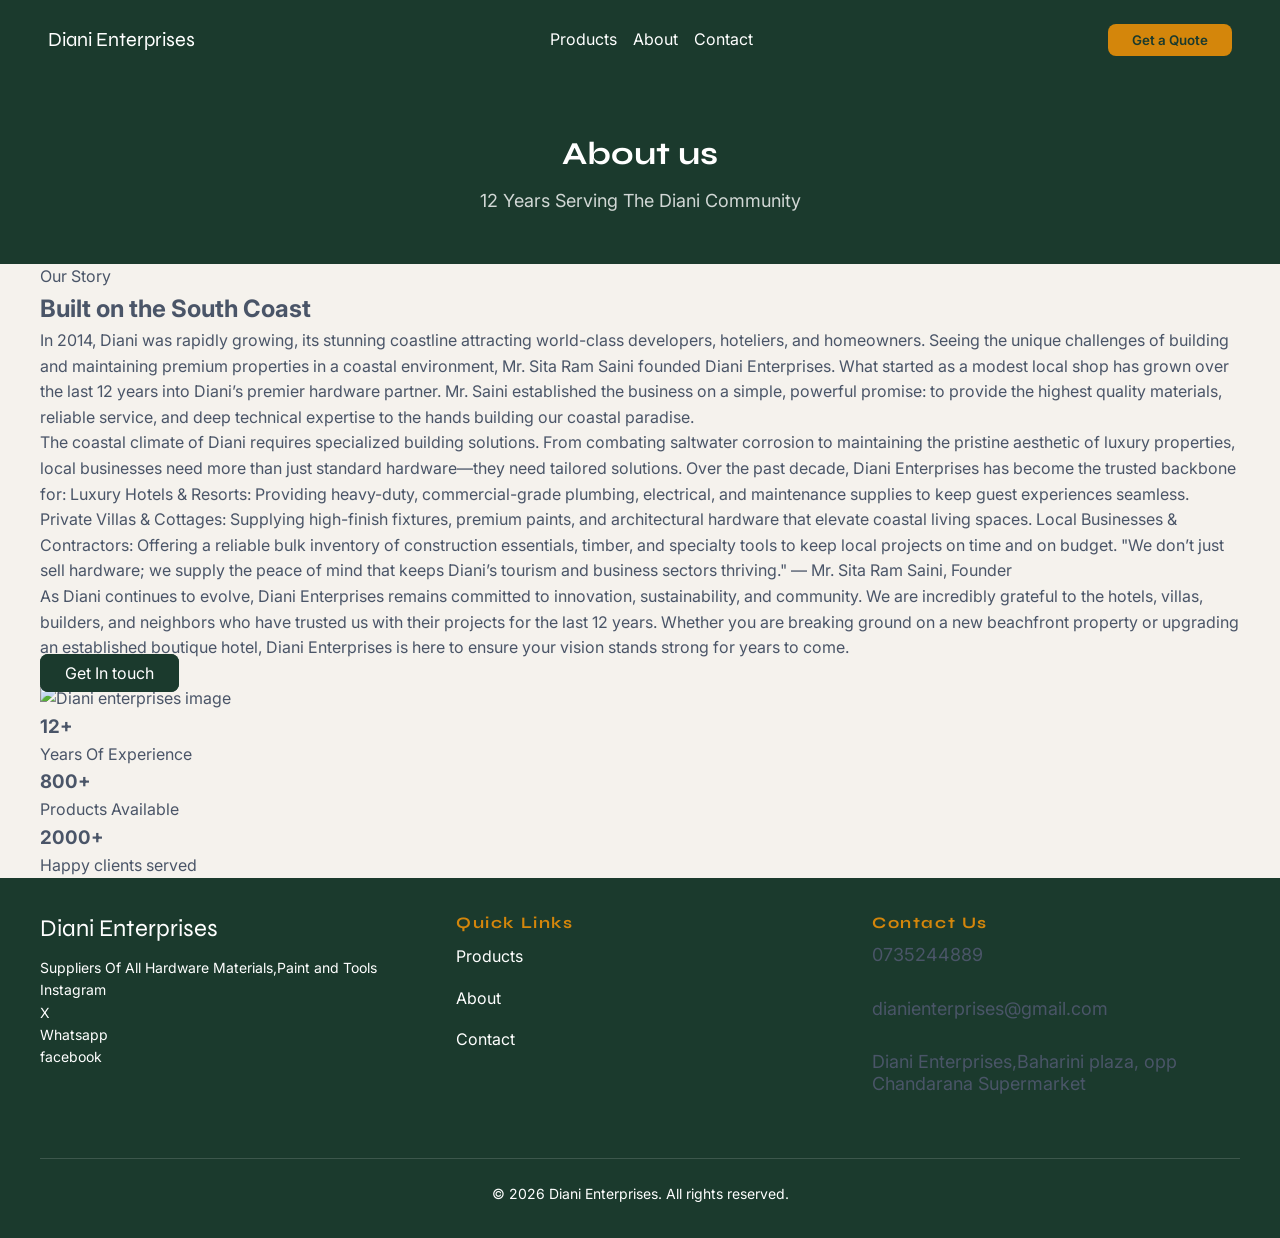
==== about.html @ 596417b7 "feat: add about page html structure" ====
<!doctype html>
<html lang="en">
  <head>
    <meta charset="UTF-8" />
    <meta name="viewport" content="width=device-width, initial-scale=1.0" />
    <title>About us</title>
    <link rel="stylesheet" href="css/variables.css" />
    <link rel="stylesheet" href="css/reset.css" />
    <link rel="stylesheet" href="css/styles.css" />
  </head>
  <body>
    <!--header section-->
    <header>
      <nav>
        <a class="logo" href="index.html">Diani Enterprises</a>
        <button class="nav-toggle" aria-label="Toggle navigation">
          <span></span>
          <span></span>
          <span></span>
        </button>
        <ul class="nav-links">
          <li><a href="products.html">Products</a></li>
          <li><a href="about.html">About</a></li>
          <li><a href="contact.html">Contact</a></li>
        </ul>
        <button class="cta-button">Get a Quote</button>
      </nav>
    </header>
    <main>
      <section class="page-banner">
        <div class="container">
          <h1>About us</h1>
          <p>12 Years Serving The Diani Community</p>
        </div>
      </section>
      <!--about section-->
      <section class="story-section">
        <div class="container">
          <div class="story-grid">
            <div class="story-content">
              <span class="eyebrow">Our Story</span>
              <h2>Built on the South Coast</h2>
              <p>
                In 2014, Diani was rapidly growing, its stunning coastline
                attracting world-class developers, hoteliers, and homeowners.
                Seeing the unique challenges of building and maintaining premium
                properties in a coastal environment, Mr. Sita Ram Saini founded
                Diani Enterprises. What started as a modest local shop has grown
                over the last 12 years into Diani’s premier hardware partner.
                Mr. Saini established the business on a simple, powerful
                promise: to provide the highest quality materials, reliable
                service, and deep technical expertise to the hands building our
                coastal paradise.
              </p>
              <p>
                The coastal climate of Diani requires specialized building
                solutions. From combating saltwater corrosion to maintaining the
                pristine aesthetic of luxury properties, local businesses need
                more than just standard hardware—they need tailored solutions.
                Over the past decade, Diani Enterprises has become the trusted
                backbone for: Luxury Hotels & Resorts: Providing heavy-duty,
                commercial-grade plumbing, electrical, and maintenance supplies
                to keep guest experiences seamless. Private Villas & Cottages:
                Supplying high-finish fixtures, premium paints, and
                architectural hardware that elevate coastal living spaces. Local
                Businesses & Contractors: Offering a reliable bulk inventory of
                construction essentials, timber, and specialty tools to keep
                local projects on time and on budget. "We don’t just sell
                hardware; we supply the peace of mind that keeps Diani’s tourism
                and business sectors thriving." — Mr. Sita Ram Saini, Founder
              </p>
              <p>
                As Diani continues to evolve, Diani Enterprises remains
                committed to innovation, sustainability, and community. We are
                incredibly grateful to the hotels, villas, builders, and
                neighbors who have trusted us with their projects for the last
                12 years. Whether you are breaking ground on a new beachfront
                property or upgrading an established boutique hotel, Diani
                Enterprises is here to ensure your vision stands strong for
                years to come.
              </p>
              <a class="btn-primary" href="contact.html">Get In touch</a>
            </div>
            <div class="story-image">
              <img src="" alt="Diani enterprises image" />
            </div>
          </div>
        </div>
      </section>
      <section class="stats-section">
        <div class="container">
          <div class="stats-grid">
            <div class="stat-card">
              <h3>12+</h3>
              <p>Years Of Experience</p>
            </div>
            <div class="stat-card">
              <h3>800+</h3>
              <p>Products Available</p>
            </div>
            <div class="stat-card">
              <h3>2000+</h3>
              <p>Happy clients served</p>
            </div>
          </div>
        </div>
      </section>
    </main>
    <!--footer-->
    <footer class="footer">
      <div class="container">
        <div class="footer-grid">
          <div class="brand-column">
            <a class="logo" href="index.html">Diani Enterprises</a>
            <p>Suppliers Of All Hardware Materials,Paint and Tools</p>
            <a href="">Instagram</a>
            <a href="">X</a>
            <a href="">Whatsapp</a>
            <a href="">facebook</a>
          </div>
          <div class="quick-links">
            <h4>Quick Links</h4>
            <ul class="footer-links">
              <li><a href="products.html">Products</a></li>
              <li><a href="about.html">About</a></li>
              <li><a href="contact.html">Contact</a></li>
            </ul>
          </div>
          <div class="contact-info">
            <h4>Contact Us</h4>
            <p>0735244889</p>
            <p>dianienterprises@gmail.com</p>
            <p>Diani Enterprises,Baharini plaza, opp Chandarana Supermarket</p>
          </div>
        </div>
        <div class="footer-bottom">
          <p>© 2026 Diani Enterprises. All rights reserved.</p>
        </div>
      </div>
    </footer>

    <!--Quote modal-->
    <div class="modal-overlay" id="modal-overlay">
      <div
        class="modal"
        id="quote-modal"
        role="dialog"
        aria-labelledby="modal-title"
      >
        <div class="modal-header">
          <h2 id="modal-title">Get Quote</h2>
          <button class="modal-close">&times;</button>
        </div>

        <div class="modal-body">
          <form action="">
            <div class="form-group">
              <label for="fullname">Full name:</label>
              <input type="text" id="fullname" name="fullname" />
            </div>
            <div class="form-group">
              <label for="phonenumber">Phone number:</label>
              <input type="tel" id="phonenumber" name="phonenumber" />
            </div>
            <div class="form-group">
              <label for="email">Email:</label>
              <input type="email" id="email" name="email" />
            </div>
            <div class="form-group">
              <label for="inquiry">What do you need:</label>
              <textarea name="inquiry" id="inquiry"></textarea>
            </div>
            <button class="btn-primary">Submit</button>
          </form>
        </div>
      </div>
    </div>

    <script src="js/main.js"></script>
  </body>
</html>
---- css/variables.css ----
@import url("https://fonts.googleapis.com/css2?family=Syne:wght@400;600;700;800&family=Inter:wght@300;400;500;600&display=swap");

:root {
  /* Colors */
  --forest: #1b3a2d;
  --amber: #d4860b;
  --chalk: #f5f2ed;
  --slate: #4a5568;
  --mist: #e8ede9;
  --white: #ffffff;

  /* Typography */
  --font-display: "Syne", sans-serif;
  --font-body: "Inter", sans-serif;

  /* Type scale */
  --text-sm: 0.875rem; /* 14px */
  --text-base: 1rem; /* 16px */
  --text-lg: 1.125rem; /* 18px */
  --text-xl: 1.25rem; /* 20px */
  --text-2xl: 1.5rem; /* 24px */
  --text-3xl: 2rem; /* 32px */
  --text-4xl: 2.75rem; /* 44px */
  --text-5xl: 3.5rem; /* 56px */

  /* Spacing */
  --space-1: 4px;
  --space-2: 8px;
  --space-3: 16px;
  --space-4: 24px;
  --space-5: 32px;
  --space-6: 48px;
  --space-7: 64px;
  --space-8: 96px;

  /* Border radius */
  --radius-sm: 4px;
  --radius-md: 8px;
  --radius-lg: 16px;

  /* Shadows */
  --shadow-sm: 0 1px 3px rgba(0, 0, 0, 0.08);
  --shadow-md: 0 4px 12px rgba(0, 0, 0, 0.1);
  --shadow-lg: 0 8px 24px rgba(0, 0, 0, 0.12);

  /* Transitions */
  --transition: 0.2s ease;
}
---- css/styles.css ----
body{
  overflow-x: hidden;
}

* {
  max-width: 100%;
}

header{
  position: sticky;
  top: 0;
  z-index: 100;
  
}
.container{
  max-width: 1200px;
  margin: 0 auto;
  width: 100%;
}

nav {
  display: flex;
  justify-content: space-between;
  background-color: var(--forest);
  padding: var(--space-4) var(--space-6);
  align-items: center;
  position: relative;
  
}
.nav-links {
  display: flex;
  justify-content: space-evenly;
  gap: var(--space-3);
  align-items: center;
}
.nav-links a {
  color: var(--white);
}
.nav-links a:hover {
  color: var(--amber);
}
.nav-toggle {
  display: none;
  flex-direction: column;
  justify-content: space-between;
  width: 24px;
  height: 18px;
  cursor: pointer;
  padding: 0;
  background: none;
  border: none;
}
.nav-toggle span{
  display: block;
  width: 100%;
  height: 2px;
  background-color: var(--white);
  border-radius: 2px;
  transition: var(--transition);
}
.logo {
  color: var(--white);
  font-family: var(--font-display);
  font-size: var(--text-xl);
}
.cta-button {
  background-color: var(--amber);
  padding: var(--space-2) var(--space-4);
  border-radius: var(--radius-md);
  color: var(--forest);
  font-family: var(--font-body);
  font-weight: 600;
  cursor: pointer;
}
.cta-button:hover {
  background-color: var(--slate);
  color: var(--white);
}
/*-hero section-*/

.hero {
  background-color: var(--chalk);
  padding: var(--space-8) var(--space-6);
  min-height: 90vh;
}
.hero .container{
  display: flex;
  justify-content: space-evenly;
  align-items: center;
  gap: var(--space-6);
}
.hero-content {
  display: flex;
  flex-direction: column;
  gap: var(--space-3);
  flex: 1;
}
.hero-content span {
  color: var(--amber);
  font-size: var(--text-sm);
  letter-spacing: 0.15em;
}
.hero-content h1 {
  font-family: var(--font-display);
  font-size: var(--text-4xl);
  color: var(--forest);
  line-height: 1.2;
}
.hero-content p {
  font-size: var(--text-lg);
  color: var(--slate);
}
.hero-actions {
  display: flex;
  gap: var(--space-3);
}
.btn-primary {
  background-color: var(--forest);
  color: var(--white);
  padding: var(--space-2) var(--space-4);
  border-radius: var(--radius-md);
  transition: var(--transition);
  border: 1px solid var(--forest);
}
.btn-primary:hover {
  background-color: transparent;
  border: 1px solid var(--forest);
  color: var(--slate);
}
.btn-secondary {
  background-color: transparent;
  border: 1px solid var(--forest);
  padding: var(--space-2) var(--space-4);
  border-radius: var(--radius-md);
  transition: var(--transition);
}
.btn-secondary:hover {
  background-color: var(--forest);
  color: var(--white);
}
.hero-image {
  flex: 1;
  height: 500px;
}
.hero-image img {
  width: 100%;
  height: 100%;
  object-fit: cover;
  border-radius: var(--radius-md);
}
/*categories section*/
.categories{
  background-color: var(--mist);
  padding: var(--space-8) var(--space-6);
}
.section-header{
  text-align: center;
  margin-bottom: var(--space-5);
  }
  .section-header h2{
    font-family: var(--font-display);
    font-size: var(--text-3xl);
    color: var(--forest);

  }
  .section-header p{
    color: var(--slate);
    font-size: var(--text-lg);
  }
  .categories-grid{
    display: grid;
    grid-template-columns: repeat(6, 1fr);
    gap: var(--space-6);
    justify-items: center;
}
.category-card{
  display: flex;
  flex-direction: column;
  gap: var(--space-2);
  background-color: var(--white);
  border-radius: var(--radius-md);
  box-shadow: var(--shadow-sm);
  padding: var(--space-4);
  transition: var(--transition);
  grid-column: span 2;
  
}
.category-card:nth-child(4){
  grid-column: 2 / 4;
}
.category-card:nth-child(5) {
  grid-column: 4 / 6;
}

.category-card:hover{
  box-shadow: var(--shadow-md);
  transform: translateY(-4px);
}
.category-icon{
font-size: var(--text-3xl);
}
.category-card h3{
  font-family: var(--font-display);
  color: var(--forest);
}
.category-card a{
  color: var(--amber);
  font-weight: 600;
  position: relative;
  max-width: 500px;
}
.category-card a::after{
  content: "";
  position: absolute;
  left: 0;
  bottom: 0;
  width: 0;
  height: 2px;
  background-color:var(--amber);
  transition: var(--transition);
}
.category-card a:hover::after{
width: 65%;
background-color: var(--slate);
}
/*why-us*/
.why-us{
  background-color: var(--chalk);
  padding: var(--space-8) var(--space-6);
}
.why-us-grid{
  display: grid;
  grid-template-columns:repeat(3, 1fr);
  gap: var(--space-6);
}
.trust-card{
  display: flex;
  flex-direction: column;
  background-color: var(--white);
  gap: var(--space-2);
  border-radius: var(--radius-md);
  box-shadow: var(--shadow-sm);
  padding: var(--space-4);
  transition: var(--transition);
}
.trust-card:hover{
box-shadow: var(--shadow-md);
transform: translateY(-4px);
}
.trust-card h3{
  font-family: var(--font-display);
  color: var(--forest);
  font-size: var(--text-xl);
}
.trust-card p{
  color: var(--slate);
  line-height: 1.5;
}
.trust-icon{
  font-size: var(--text-4xl);
  margin-bottom: var(--space-2);
}
/*footer*/
.footer{
  background-color: var(--forest);
  color: var(--white);
  padding:var(--space-5);
  }
  .footer-grid{
    display: grid;
    grid-template-columns: repeat(3, 1fr);
    gap: var(--space-6);
  }
  .brand-column a.logo{
    color: var(--white);
    font-family: var(--font-display);
    display: block;
    font-size: var(--text-2xl);
    margin-bottom:var(--space-2);
       
  }
  .brand-column p{
    color:var(--white);
    font-size: var(--text-sm);
  }
  .brand-column a{
    font-size: var(--text-sm);
    display: block;

  }
  .brand-column a:hover{
   color: var(--amber);
  }
  .footer h4{
    color: var(--amber);
    font-family: var(--font-display);
    margin-bottom: var(--space-2);
    letter-spacing: 0.1em;
  }
  .footer-links a{
   display: block;
   color: var(--white);
   margin-bottom: var(--space-3);
  }
  .footer-links a:hover{
    color: var(--amber);
    
  }
  .contact-info p{
    color: var(--white);
    margin-bottom: var(--space-3);
    line-height: 1.2;
  }
  .footer-bottom{
    border-top: 1px solid rgba(255,255,255,0.15) ;
    text-align: center;
    font-size: var(--text-sm);
    color: var(--white);
    margin-top: var(--space-5);
    padding-top: var(--space-4);
  }

  .nav-toggle.active span:nth-child(1) {
  transform: translateY(8px) rotate(45deg);
}
.nav-toggle.active span:nth-child(2) {
  opacity: 0;
}
.nav-toggle.active span:nth-child(3) {
  transform: translateY(-8px) rotate(-45deg);
}
 

  /*--quote modal*/
  .modal-overlay{
    position: fixed;
    top: 0;
    left: 0;
    width: 100%;
    height: 100%;
    z-index: 100;
    background-color: rgba(0,0,0, 0.5);
    display: flex;
    justify-content: center;
    align-items: center;
    opacity: 0;
    pointer-events: none;
    transition: opacity 0.2s ease;
  }
   
  .modal-overlay.active{
    opacity: 1;
    pointer-events: all;
    
  }
  .modal-overlay.active .modal{
    transform: translateY(0);
  }
  .modal{
    background-color: var(--white);
    border-radius: var(--radius-md);
    padding: var(--space-3);
    max-width: 500px;
    width: 90%;
    box-shadow: var(--shadow-md);
    transform: translateY(-20px);
    transition: transform 0.2s ease;
    
  }
  .modal-header{
    display: flex;
    justify-content: space-between;
    align-items:center ;
    border-bottom: 1px solid var(--mist);
    padding-bottom: var(--space-3);


  }
  .modal-close{
cursor: pointer;
font-size: var(--text-2xl);
color: var(--slate);

  }
  .modal-close:hover{
    color: var(--forest);
  }
  .form-group{
    display: flex;
    flex-direction: column;
    gap: var(--space-2);
    margin-bottom: var(--space-3);
  }
  label{
    font-weight: 600;
    font-size: var(--text-sm);
    color: var(--forest);
  }
  input,textarea{
    width: 100%;
    border: 1px solid ;
    padding: var(--space-3);
    border-radius:var(--radius-md) ;
    font-family: inherit;
    
  }
  input:focus, textarea:focus{
    outline: none;
    border-color: var(--forest);
  }
  
  textarea{
    min-height: 100px;
    resize: vertical;
  }
/*----products page */
/*-banner section-*/
.page-banner{
  background-color: var(--forest);
  color: var(--white);
  text-align: center;
  padding: var(--space-6) var(--space-6);
  transition: var(--transition);
  

}
.page-banner h1{
  font-family: var(--font-display);
  font-size: var(--text-3xl);
}
.page-banner p{
  color: rgba(255,255,255,0.8);
  font-size: var(--text-lg);
  margin-top: var(--space-2);
}
/*products section*/
.products-section{
  background-color: var(--chalk);
  padding: var(--space-8) var(--space-6);

}
.filter-bar{
  display: flex;
  justify-content: center;
  align-items: center;
  gap:var(--space-4);
  margin-bottom: var(--space-6);
  position: sticky;
  top: 72px;
  background-color: var(--chalk);
  padding: var(--space-3);
  z-index: 90;
}
.filter-bar button{
  padding: var(--space-2) var(--space-4);
  border: 1px solid var(--mist);
  border-radius: var(--radius-md);
  background-color: var(--white);
  color: var(--slate);
  cursor: pointer;
  transition: var(--transition);
  font-size: var(--text-sm);
  font-family: var(--font-body);

}
.filter-bar button:hover{
  border: 1px solid var(--forest);
  color: var(--forest);
}
.filter-bar button.active{
  background-color: var(--forest);
  color: var(--white);
  border: 1px solid var(--forest);
}
.products-grid{
  display: grid;
  grid-template-columns: repeat(4, 1fr);
  gap: var(--space-4);

}
.product-card{
  background-color: var(--white);
  border-radius: var(--radius-sm);
  box-shadow: var(--shadow-sm);
  overflow: hidden;
  transition: var(--transition);
 

}
.product-card:hover{
  box-shadow: var(--shadow-md);
  transform: translateY(-4px);
}
.product-image{
  height: 200px;
}
.product-image img{
  width: 100%;
  height: 100%;
  object-fit: cover;
}
.product-info{
  padding: var(--space-3);
  display: flex;
  flex-direction: column;
  gap: var(--space-2);
 
}
.product-category{
  color: var(--amber);
  font-size: var(--text-sm);
  font-weight: 600;
  letter-spacing: 0.1em;
  text-transform: uppercase;
}
.product-card h3{
  color: var(--forest);
  font-family: var(--font-display);

}
.product-card p{
  color: var(--slate);
  font-size:var(--text-sm);
}
.product-card.hidden{
  display: none;
}

/*contact page*/

.contact-section{
  background-color: var(--chalk);
  padding: var(--space-8) var(--space-6);

}
.contact-grid{
  display: grid;
  grid-template-columns: 1fr 1.5fr;
  gap:var(--space-8);
}
.contact-info h2{
  font-family: var(--font-display);
  font-size: var(--text-3xl);
  color: var(--forest);
  margin-bottom: var(--space-3);
}
.contact-info > p{
  color: var(--slate);
  font-size: var(--text-lg);
  margin-bottom: var(--space-5);
}
.info-item{
  display: flex;
  gap: var(--space-3);
  align-items: flex-start;
  margin-bottom: var(--space-4);
}
.info-icon{
  font-size: var(--text-2xl);
}
.info-details h4{
  color: var(--forest);
  font-family: var(--font-display);
  margin-bottom: var(--space-1);
}
.info-details p{
  color: var(--slate);
  line-height: 1.6;
  font-size: var(--text-sm);
}
.contact-form h2{
  font-family: var(--font-display);
  font-size: var(--text-3xl);
  color: var(--forest);
  margin-bottom: var(--space-4);

}
.form-group select{
   width: 100%;
    border: 1px solid  ;
    padding: var(--space-3);
    border-radius:var(--radius-md) ;
    font-family: inherit;
  }
  select:focus, textarea:focus{
    outline: none;
    border-color: var(--forest);
  }
  .contact-form .btn-primary{
    width: 100%;
    padding: var(--space-3);
    text-align: center;
    margin-top: var(--space-2);

  }


/* Intermediate (1024px and below) */
@media (max-width: 1024px) {
  .products-grid {
    grid-template-columns: repeat(3, 1fr);
  }
}
 /*Tablet(768px and below)*/
 @media (max-width: 768px) {
  .nav-links {
    display: none;
  }
  .cta-button {
    display: none;
  }
  .nav-toggle {
    display: block;
  }
  .hero .container {
    flex-direction: column;
    text-align: center;
  }
  .hero-content h1 {
    font-size: var(--text-2xl);
  }
  .hero-actions {
    justify-content: center;
  }
  .hero-image {
    height: 250px;
    width: 100%;
  }
  .hero,
  .categories,
  .why-us {
    padding: var(--space-5) var(--space-3);
  }
  .footer {
    padding: var(--space-4) var(--space-3);
  }
  .categories-grid {
    grid-template-columns: repeat(2, 1fr);
    gap: var(--space-3);
    justify-items: stretch;
    width: 100%;
  }
  .categories .container {
  width: 100%;
  overflow: hidden;
}
  .category-card {
    grid-column: span 1;
  }
  .category-card:nth-child(4) {
    grid-column: span 1;
  }
  .category-card:nth-child(5) {
    grid-column: span 2;
  }
  .why-us-grid {
    grid-template-columns: 1fr;
    gap: var(--space-3);
  }
  .footer-grid {
    grid-template-columns: 1fr;
    gap: var(--space-4);
  }
  .hero-content {
  width: 100%;
  flex: none;
}
.hero-image {
  width: 100%;
  flex: none;
}


.nav-links.nav-open{
  display: flex;
  flex-direction: column;
  position: absolute;
  top: 100%;
  left: 0;
  width: 100%;
  background-color: var(--forest);
  padding: var(--space-3);
  gap: var(--space-3);
   z-index: 99;
  box-shadow: var(--shadow-md);
}
.nav-links.nav-open a {
  color: var(--white);
  font-size: var(--text-lg);
  padding: var(--space-2) 0;
  border-bottom: 1px solid rgba(255,255,255,0.1);
}
.nav-toggle{
  display: flex;
}

/*--products-page --*/
.products-grid{
  grid-template-columns: repeat(2, 1fr);
}
.filter-bar{
  flex-wrap: wrap;
  gap: var(--space-2);
}
.contact-grid {
  grid-template-columns: 1fr;
}

.contact-info h2,
.contact-form h2 {
  font-size: var(--text-2xl);
}



}


  /* Mobile (480px and below)*/
  @media(max-width:480px){
    .hero-content h1{
      font-size: var(--text-2xl);
    }
    .hero-actions{
      flex-direction: column;
      align-items: center;

    }
    .hero-actions a{
      width: 100%;
      text-align: center;
     
    }
  
    .categories-grid{
      grid-template-columns: 1fr;
    }
   
    .category-card,.category-card:nth-child(4),.category-card:nth-child(5){
    grid-column: span 1
    }
    
    .section-header h2{
      font-size: var(--text-2xl);
    }
    
    /*--products grid--*/
    .products-grid{
      grid-template-columns: 1fr;
    }
  }
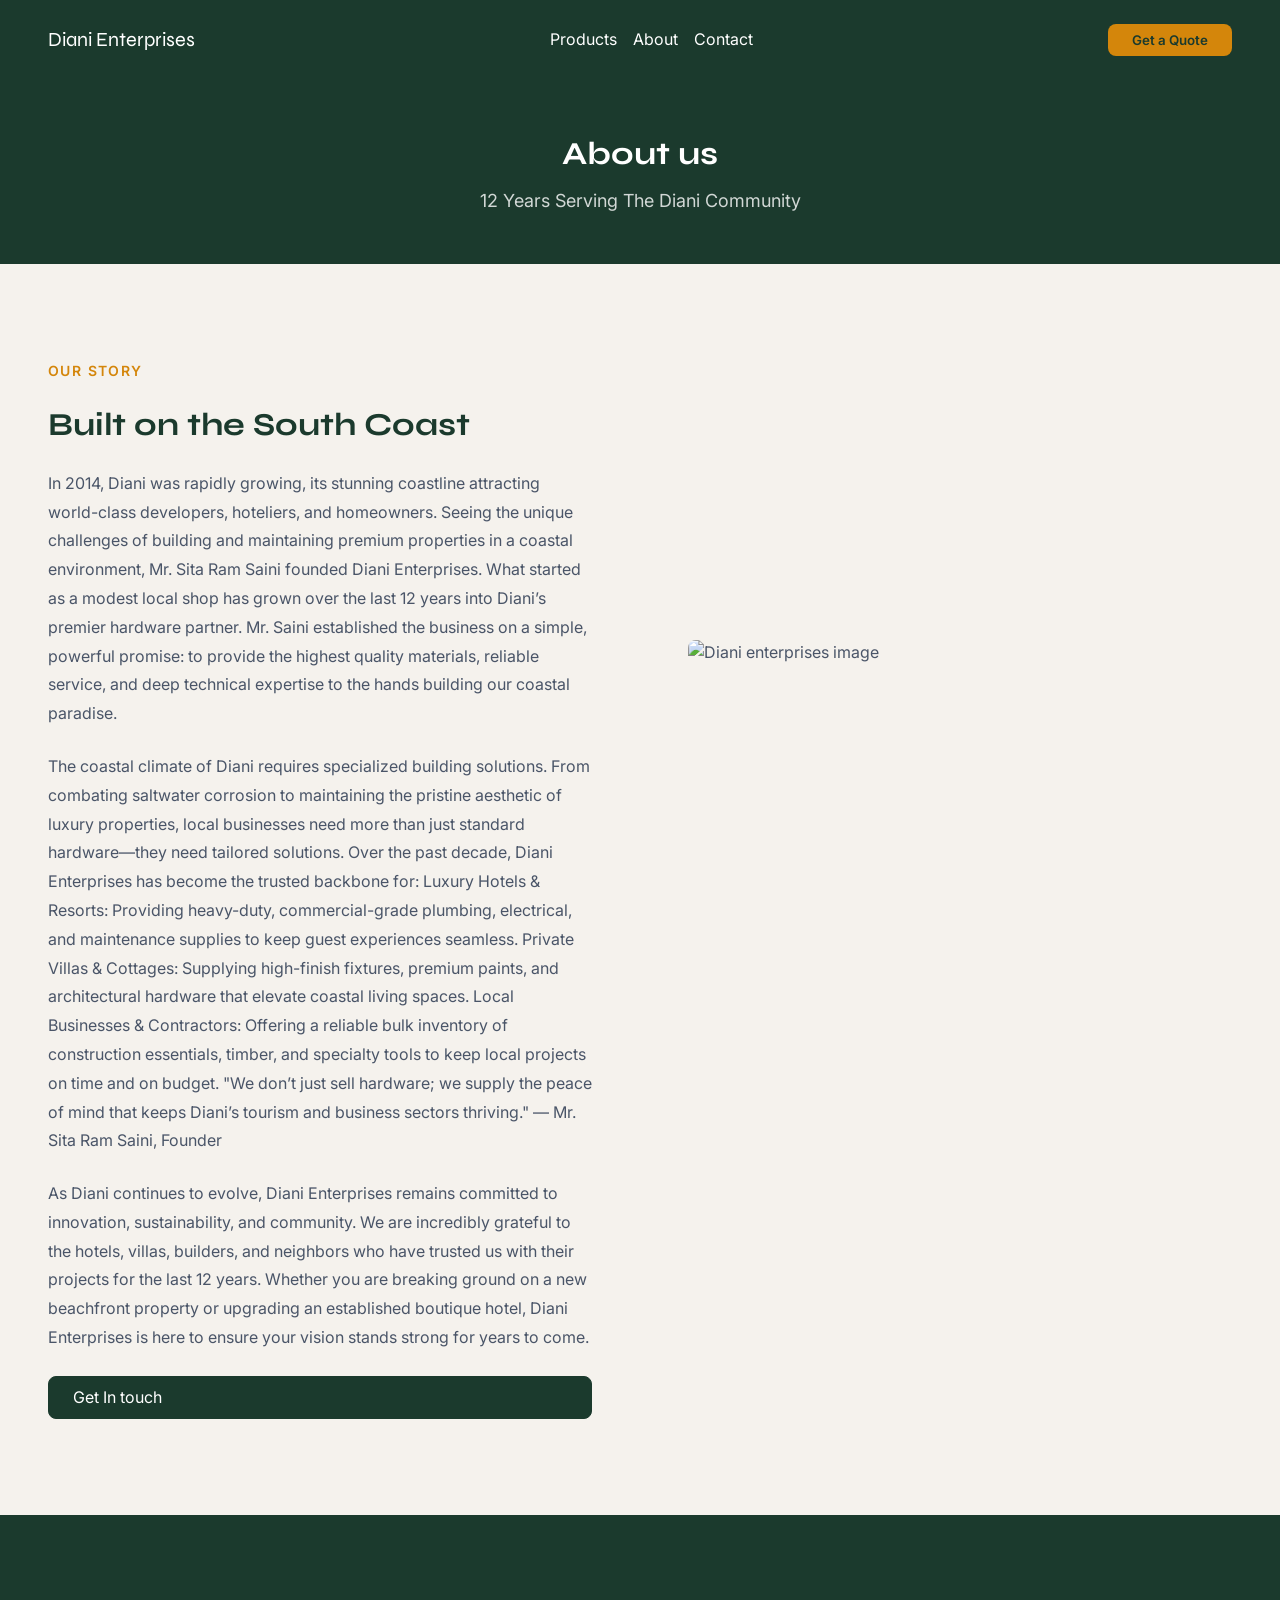
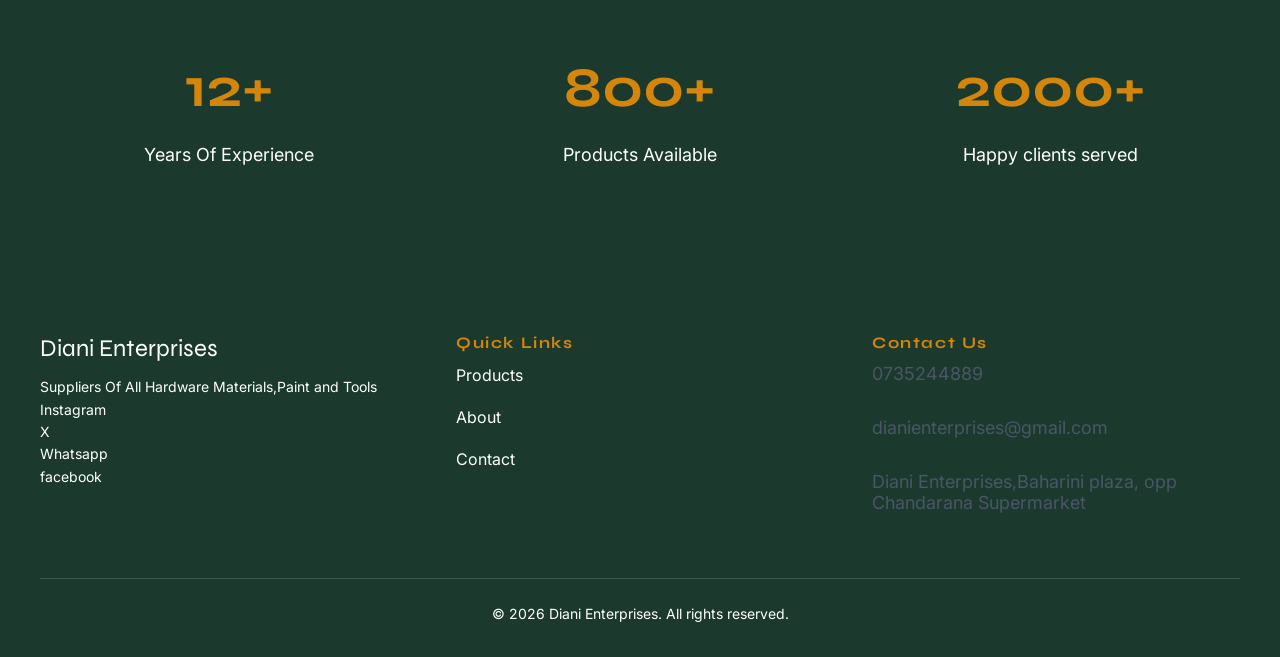
==== commit fd654acf: "feat: add Formspree form handling and custom redirect" ====
--- a/about.html
+++ b/about.html
@@ -153,7 +153,7 @@
         </div>
 
         <div class="modal-body">
-          <form action="">
+          <form action="https://formspree.io/f/mojgwrqy" method="post">
             <div class="form-group">
               <label for="fullname">Full name:</label>
               <input type="text" id="fullname" name="fullname" />
@@ -170,6 +170,11 @@
               <label for="inquiry">What do you need:</label>
               <textarea name="inquiry" id="inquiry"></textarea>
             </div>
+            <input
+              type="hidden"
+              name="_next"
+              value="https://techalphake-cell.github.io/Diani_Enterprises/index.html"
+            />
             <button class="btn-primary">Submit</button>
           </form>
         </div>
--- a/css/styles.css
+++ b/css/styles.css
@@ -1,4 +1,4 @@
-body{
+body {
   overflow-x: hidden;
 }
 
@@ -6,13 +6,12 @@
   max-width: 100%;
 }
 
-header{
+header {
   position: sticky;
   top: 0;
   z-index: 100;
-  
-}
-.container{
+}
+.container {
   max-width: 1200px;
   margin: 0 auto;
   width: 100%;
@@ -25,7 +24,6 @@
   padding: var(--space-4) var(--space-6);
   align-items: center;
   position: relative;
-  
 }
 .nav-links {
   display: flex;
@@ -50,7 +48,7 @@
   background: none;
   border: none;
 }
-.nav-toggle span{
+.nav-toggle span {
   display: block;
   width: 100%;
   height: 2px;
@@ -83,7 +81,7 @@
   padding: var(--space-8) var(--space-6);
   min-height: 90vh;
 }
-.hero .container{
+.hero .container {
   display: flex;
   justify-content: space-evenly;
   align-items: center;
@@ -149,31 +147,30 @@
   border-radius: var(--radius-md);
 }
 /*categories section*/
-.categories{
+.categories {
   background-color: var(--mist);
   padding: var(--space-8) var(--space-6);
 }
-.section-header{
+.section-header {
   text-align: center;
   margin-bottom: var(--space-5);
-  }
-  .section-header h2{
-    font-family: var(--font-display);
-    font-size: var(--text-3xl);
-    color: var(--forest);
-
-  }
-  .section-header p{
-    color: var(--slate);
-    font-size: var(--text-lg);
-  }
-  .categories-grid{
-    display: grid;
-    grid-template-columns: repeat(6, 1fr);
-    gap: var(--space-6);
-    justify-items: center;
-}
-.category-card{
+}
+.section-header h2 {
+  font-family: var(--font-display);
+  font-size: var(--text-3xl);
+  color: var(--forest);
+}
+.section-header p {
+  color: var(--slate);
+  font-size: var(--text-lg);
+}
+.categories-grid {
+  display: grid;
+  grid-template-columns: repeat(6, 1fr);
+  gap: var(--space-6);
+  justify-items: center;
+}
+.category-card {
   display: flex;
   flex-direction: column;
   gap: var(--space-2);
@@ -183,57 +180,56 @@
   padding: var(--space-4);
   transition: var(--transition);
   grid-column: span 2;
-  
-}
-.category-card:nth-child(4){
+}
+.category-card:nth-child(4) {
   grid-column: 2 / 4;
 }
 .category-card:nth-child(5) {
   grid-column: 4 / 6;
 }
 
-.category-card:hover{
+.category-card:hover {
   box-shadow: var(--shadow-md);
   transform: translateY(-4px);
 }
-.category-icon{
-font-size: var(--text-3xl);
-}
-.category-card h3{
-  font-family: var(--font-display);
-  color: var(--forest);
-}
-.category-card a{
+.category-icon {
+  font-size: var(--text-3xl);
+}
+.category-card h3 {
+  font-family: var(--font-display);
+  color: var(--forest);
+}
+.category-card a {
   color: var(--amber);
   font-weight: 600;
   position: relative;
   max-width: 500px;
 }
-.category-card a::after{
+.category-card a::after {
   content: "";
   position: absolute;
   left: 0;
   bottom: 0;
   width: 0;
   height: 2px;
-  background-color:var(--amber);
+  background-color: var(--amber);
   transition: var(--transition);
 }
-.category-card a:hover::after{
-width: 65%;
-background-color: var(--slate);
+.category-card a:hover::after {
+  width: 65%;
+  background-color: var(--slate);
 }
 /*why-us*/
-.why-us{
+.why-us {
   background-color: var(--chalk);
   padding: var(--space-8) var(--space-6);
 }
-.why-us-grid{
+.why-us-grid {
   display: grid;
-  grid-template-columns:repeat(3, 1fr);
+  grid-template-columns: repeat(3, 1fr);
   gap: var(--space-6);
 }
-.trust-card{
+.trust-card {
   display: flex;
   flex-direction: column;
   background-color: var(--white);
@@ -243,84 +239,81 @@
   padding: var(--space-4);
   transition: var(--transition);
 }
-.trust-card:hover{
-box-shadow: var(--shadow-md);
-transform: translateY(-4px);
-}
-.trust-card h3{
+.trust-card:hover {
+  box-shadow: var(--shadow-md);
+  transform: translateY(-4px);
+}
+.trust-card h3 {
   font-family: var(--font-display);
   color: var(--forest);
   font-size: var(--text-xl);
 }
-.trust-card p{
+.trust-card p {
   color: var(--slate);
   line-height: 1.5;
 }
-.trust-icon{
+.trust-icon {
   font-size: var(--text-4xl);
   margin-bottom: var(--space-2);
 }
 /*footer*/
-.footer{
+.footer {
   background-color: var(--forest);
   color: var(--white);
-  padding:var(--space-5);
-  }
-  .footer-grid{
-    display: grid;
-    grid-template-columns: repeat(3, 1fr);
-    gap: var(--space-6);
-  }
-  .brand-column a.logo{
-    color: var(--white);
-    font-family: var(--font-display);
-    display: block;
-    font-size: var(--text-2xl);
-    margin-bottom:var(--space-2);
-       
-  }
-  .brand-column p{
-    color:var(--white);
-    font-size: var(--text-sm);
-  }
-  .brand-column a{
-    font-size: var(--text-sm);
-    display: block;
-
-  }
-  .brand-column a:hover{
-   color: var(--amber);
-  }
-  .footer h4{
-    color: var(--amber);
-    font-family: var(--font-display);
-    margin-bottom: var(--space-2);
-    letter-spacing: 0.1em;
-  }
-  .footer-links a{
-   display: block;
-   color: var(--white);
-   margin-bottom: var(--space-3);
-  }
-  .footer-links a:hover{
-    color: var(--amber);
-    
-  }
-  .contact-info p{
-    color: var(--white);
-    margin-bottom: var(--space-3);
-    line-height: 1.2;
-  }
-  .footer-bottom{
-    border-top: 1px solid rgba(255,255,255,0.15) ;
-    text-align: center;
-    font-size: var(--text-sm);
-    color: var(--white);
-    margin-top: var(--space-5);
-    padding-top: var(--space-4);
-  }
-
-  .nav-toggle.active span:nth-child(1) {
+  padding: var(--space-5);
+}
+.footer-grid {
+  display: grid;
+  grid-template-columns: repeat(3, 1fr);
+  gap: var(--space-6);
+}
+.brand-column a.logo {
+  color: var(--white);
+  font-family: var(--font-display);
+  display: block;
+  font-size: var(--text-2xl);
+  margin-bottom: var(--space-2);
+}
+.brand-column p {
+  color: var(--white);
+  font-size: var(--text-sm);
+}
+.brand-column a {
+  font-size: var(--text-sm);
+  display: block;
+}
+.brand-column a:hover {
+  color: var(--amber);
+}
+.footer h4 {
+  color: var(--amber);
+  font-family: var(--font-display);
+  margin-bottom: var(--space-2);
+  letter-spacing: 0.1em;
+}
+.footer-links a {
+  display: block;
+  color: var(--white);
+  margin-bottom: var(--space-3);
+}
+.footer-links a:hover {
+  color: var(--amber);
+}
+.contact-info p {
+  color: var(--white);
+  margin-bottom: var(--space-3);
+  line-height: 1.2;
+}
+.footer-bottom {
+  border-top: 1px solid rgba(255, 255, 255, 0.15);
+  text-align: center;
+  font-size: var(--text-sm);
+  color: var(--white);
+  margin-top: var(--space-5);
+  padding-top: var(--space-4);
+}
+
+.nav-toggle.active span:nth-child(1) {
   transform: translateY(8px) rotate(45deg);
 }
 .nav-toggle.active span:nth-child(2) {
@@ -329,121 +322,113 @@
 .nav-toggle.active span:nth-child(3) {
   transform: translateY(-8px) rotate(-45deg);
 }
- 
-
-  /*--quote modal*/
-  .modal-overlay{
-    position: fixed;
-    top: 0;
-    left: 0;
-    width: 100%;
-    height: 100%;
-    z-index: 100;
-    background-color: rgba(0,0,0, 0.5);
-    display: flex;
-    justify-content: center;
-    align-items: center;
-    opacity: 0;
-    pointer-events: none;
-    transition: opacity 0.2s ease;
-  }
-   
-  .modal-overlay.active{
-    opacity: 1;
-    pointer-events: all;
-    
-  }
-  .modal-overlay.active .modal{
-    transform: translateY(0);
-  }
-  .modal{
-    background-color: var(--white);
-    border-radius: var(--radius-md);
-    padding: var(--space-3);
-    max-width: 500px;
-    width: 90%;
-    box-shadow: var(--shadow-md);
-    transform: translateY(-20px);
-    transition: transform 0.2s ease;
-    
-  }
-  .modal-header{
-    display: flex;
-    justify-content: space-between;
-    align-items:center ;
-    border-bottom: 1px solid var(--mist);
-    padding-bottom: var(--space-3);
-
-
-  }
-  .modal-close{
-cursor: pointer;
-font-size: var(--text-2xl);
-color: var(--slate);
-
-  }
-  .modal-close:hover{
-    color: var(--forest);
-  }
-  .form-group{
-    display: flex;
-    flex-direction: column;
-    gap: var(--space-2);
-    margin-bottom: var(--space-3);
-  }
-  label{
-    font-weight: 600;
-    font-size: var(--text-sm);
-    color: var(--forest);
-  }
-  input,textarea{
-    width: 100%;
-    border: 1px solid ;
-    padding: var(--space-3);
-    border-radius:var(--radius-md) ;
-    font-family: inherit;
-    
-  }
-  input:focus, textarea:focus{
-    outline: none;
-    border-color: var(--forest);
-  }
-  
-  textarea{
-    min-height: 100px;
-    resize: vertical;
-  }
+
+/*--quote modal*/
+.modal-overlay {
+  position: fixed;
+  top: 0;
+  left: 0;
+  width: 100%;
+  height: 100%;
+  z-index: 100;
+  background-color: rgba(0, 0, 0, 0.5);
+  display: flex;
+  justify-content: center;
+  align-items: center;
+  opacity: 0;
+  pointer-events: none;
+  transition: opacity 0.2s ease;
+}
+
+.modal-overlay.active {
+  opacity: 1;
+  pointer-events: all;
+}
+.modal-overlay.active .modal {
+  transform: translateY(0);
+}
+.modal {
+  background-color: var(--white);
+  border-radius: var(--radius-md);
+  padding: var(--space-3);
+  max-width: 500px;
+  width: 90%;
+  box-shadow: var(--shadow-md);
+  transform: translateY(-20px);
+  transition: transform 0.2s ease;
+}
+.modal-header {
+  display: flex;
+  justify-content: space-between;
+  align-items: center;
+  border-bottom: 1px solid var(--mist);
+  padding-bottom: var(--space-3);
+}
+.modal-close {
+  cursor: pointer;
+  font-size: var(--text-2xl);
+  color: var(--slate);
+}
+.modal-close:hover {
+  color: var(--forest);
+}
+.form-group {
+  display: flex;
+  flex-direction: column;
+  gap: var(--space-2);
+  margin-bottom: var(--space-3);
+}
+label {
+  font-weight: 600;
+  font-size: var(--text-sm);
+  color: var(--forest);
+}
+input,
+textarea {
+  width: 100%;
+  border: 1px solid;
+  padding: var(--space-3);
+  border-radius: var(--radius-md);
+  font-family: inherit;
+}
+input:focus,
+textarea:focus {
+  outline: none;
+  border-color: var(--forest);
+}
+
+textarea {
+  min-height: 100px;
+  resize: vertical;
+}
 /*----products page */
 /*-banner section-*/
-.page-banner{
+.page-banner {
   background-color: var(--forest);
   color: var(--white);
   text-align: center;
   padding: var(--space-6) var(--space-6);
   transition: var(--transition);
-  
-
-}
-.page-banner h1{
+}
+.page-banner h1 {
   font-family: var(--font-display);
   font-size: var(--text-3xl);
 }
-.page-banner p{
-  color: rgba(255,255,255,0.8);
+.page-banner p {
+  color: rgba(255, 255, 255, 0.8);
   font-size: var(--text-lg);
   margin-top: var(--space-2);
 }
 /*products section*/
-.products-section{
+.products-section {
   background-color: var(--chalk);
   padding: var(--space-8) var(--space-6);
-
-}
-.filter-bar{
+}
+.filter-bar {
   display: flex;
   justify-content: center;
   align-items: center;
-  gap:var(--space-4);
+  gap: var(--space-4);
   margin-bottom: var(--space-6);
   position: sticky;
   top: 72px;
@@ -451,7 +436,7 @@
   padding: var(--space-3);
   z-index: 90;
 }
-.filter-bar button{
+.filter-bar button {
   padding: var(--space-2) var(--space-4);
   border: 1px solid var(--mist);
   border-radius: var(--radius-md);
@@ -461,139 +446,196 @@
   transition: var(--transition);
   font-size: var(--text-sm);
   font-family: var(--font-body);
-
-}
-.filter-bar button:hover{
+}
+.filter-bar button:hover {
   border: 1px solid var(--forest);
   color: var(--forest);
 }
-.filter-bar button.active{
+.filter-bar button.active {
   background-color: var(--forest);
   color: var(--white);
   border: 1px solid var(--forest);
 }
-.products-grid{
+.products-grid {
   display: grid;
   grid-template-columns: repeat(4, 1fr);
   gap: var(--space-4);
-
-}
-.product-card{
+}
+.product-card {
   background-color: var(--white);
   border-radius: var(--radius-sm);
   box-shadow: var(--shadow-sm);
   overflow: hidden;
   transition: var(--transition);
- 
-
-}
-.product-card:hover{
+}
+.product-card:hover {
   box-shadow: var(--shadow-md);
   transform: translateY(-4px);
 }
-.product-image{
+.product-image {
   height: 200px;
 }
-.product-image img{
+.product-image img {
   width: 100%;
   height: 100%;
   object-fit: cover;
 }
-.product-info{
+.product-info {
   padding: var(--space-3);
   display: flex;
   flex-direction: column;
   gap: var(--space-2);
- 
-}
-.product-category{
+}
+.product-category {
   color: var(--amber);
   font-size: var(--text-sm);
   font-weight: 600;
   letter-spacing: 0.1em;
   text-transform: uppercase;
 }
-.product-card h3{
-  color: var(--forest);
-  font-family: var(--font-display);
-
-}
-.product-card p{
-  color: var(--slate);
-  font-size:var(--text-sm);
-}
-.product-card.hidden{
+.product-card h3 {
+  color: var(--forest);
+  font-family: var(--font-display);
+}
+.product-card p {
+  color: var(--slate);
+  font-size: var(--text-sm);
+}
+.product-card.hidden {
   display: none;
 }
 
 /*contact page*/
 
-.contact-section{
+.contact-section {
   background-color: var(--chalk);
   padding: var(--space-8) var(--space-6);
-
-}
-.contact-grid{
+}
+.contact-grid {
   display: grid;
   grid-template-columns: 1fr 1.5fr;
-  gap:var(--space-8);
-}
-.contact-info h2{
+  gap: var(--space-8);
+}
+.contact-info h2 {
   font-family: var(--font-display);
   font-size: var(--text-3xl);
   color: var(--forest);
   margin-bottom: var(--space-3);
 }
-.contact-info > p{
+.contact-info > p {
   color: var(--slate);
   font-size: var(--text-lg);
   margin-bottom: var(--space-5);
 }
-.info-item{
+.info-item {
   display: flex;
   gap: var(--space-3);
   align-items: flex-start;
   margin-bottom: var(--space-4);
 }
-.info-icon{
+.info-icon {
   font-size: var(--text-2xl);
 }
-.info-details h4{
+.info-details h4 {
   color: var(--forest);
   font-family: var(--font-display);
   margin-bottom: var(--space-1);
 }
-.info-details p{
+.info-details p {
   color: var(--slate);
   line-height: 1.6;
   font-size: var(--text-sm);
 }
-.contact-form h2{
+.contact-form h2 {
   font-family: var(--font-display);
   font-size: var(--text-3xl);
   color: var(--forest);
   margin-bottom: var(--space-4);
-
-}
-.form-group select{
-   width: 100%;
-    border: 1px solid  ;
-    padding: var(--space-3);
-    border-radius:var(--radius-md) ;
-    font-family: inherit;
-  }
-  select:focus, textarea:focus{
-    outline: none;
-    border-color: var(--forest);
-  }
-  .contact-form .btn-primary{
-    width: 100%;
-    padding: var(--space-3);
-    text-align: center;
-    margin-top: var(--space-2);
-
-  }
-
+}
+.form-group select {
+  width: 100%;
+  border: 1px solid;
+  padding: var(--space-3);
+  border-radius: var(--radius-md);
+  font-family: inherit;
+}
+select:focus,
+textarea:focus {
+  outline: none;
+  border-color: var(--forest);
+}
+.contact-form .btn-primary {
+  width: 100%;
+  padding: var(--space-3);
+  text-align: center;
+  margin-top: var(--space-2);
+}
+/*About page css*/
+.story-section {
+  background-color: var(--chalk);
+  padding: var(--space-8) var(--space-6);
+}
+.story-grid {
+  display: grid;
+  grid-template-columns: 1fr 1fr;
+  gap: var(--space-8);
+  align-items: center;
+}
+.story-content {
+  display: flex;
+  flex-direction: column;
+  gap: var(--space-4);
+}
+.eyebrow {
+  color: var(--amber);
+  font-size: var(--text-sm);
+  font-weight: 600;
+  text-transform: uppercase;
+  letter-spacing: 0.1em;
+}
+.story-content h2 {
+  font-family: var(--font-display);
+  font-size: var(--text-3xl);
+  color: var(--forest);
+  line-height: 1.2;
+}
+.story-content p {
+  color: var(--slate);
+  font-size: var(--text-base);
+  line-height: 1.8;
+}
+.story-image {
+  height: 500px;
+}
+.story-image img {
+  width: 100%;
+  height: 100%;
+  object-fit: cover;
+  border-radius: var(--radius-md);
+}
+.stats-section {
+  background-color: var(--forest);
+  padding: var(--space-8) var(--space-6);
+}
+.stats-grid {
+  display: grid;
+  grid-template-columns: repeat(3, 1fr);
+  gap: var(--space-6);
+}
+.stat-card {
+  text-align: center;
+  padding: var(--space-5);
+}
+.stat-card h3 {
+  font-family: var(--font-display);
+  font-size: var(--text-5xl);
+  color: var(--amber);
+}
+.stat-card p {
+  color: var(--white);
+  font-size: var(--text-lg);
+  margin-top: var(--space-2);
+}
 
 /* Intermediate (1024px and below) */
 @media (max-width: 1024px) {
@@ -601,8 +643,8 @@
     grid-template-columns: repeat(3, 1fr);
   }
 }
- /*Tablet(768px and below)*/
- @media (max-width: 768px) {
+/*Tablet(768px and below)*/
+@media (max-width: 768px) {
   .nav-links {
     display: none;
   }
@@ -641,9 +683,9 @@
     width: 100%;
   }
   .categories .container {
-  width: 100%;
-  overflow: hidden;
-}
+    width: 100%;
+    overflow: hidden;
+  }
   .category-card {
     grid-column: span 1;
   }
@@ -662,90 +704,102 @@
     gap: var(--space-4);
   }
   .hero-content {
-  width: 100%;
-  flex: none;
-}
-.hero-image {
-  width: 100%;
-  flex: none;
-}
-
-
-.nav-links.nav-open{
-  display: flex;
-  flex-direction: column;
-  position: absolute;
-  top: 100%;
-  left: 0;
-  width: 100%;
-  background-color: var(--forest);
-  padding: var(--space-3);
-  gap: var(--space-3);
-   z-index: 99;
-  box-shadow: var(--shadow-md);
-}
-.nav-links.nav-open a {
-  color: var(--white);
-  font-size: var(--text-lg);
-  padding: var(--space-2) 0;
-  border-bottom: 1px solid rgba(255,255,255,0.1);
-}
-.nav-toggle{
-  display: flex;
-}
-
-/*--products-page --*/
-.products-grid{
-  grid-template-columns: repeat(2, 1fr);
-}
-.filter-bar{
-  flex-wrap: wrap;
-  gap: var(--space-2);
-}
-.contact-grid {
-  grid-template-columns: 1fr;
-}
-
-.contact-info h2,
-.contact-form h2 {
-  font-size: var(--text-2xl);
-}
-
-
-
-}
-
-
-  /* Mobile (480px and below)*/
-  @media(max-width:480px){
-    .hero-content h1{
-      font-size: var(--text-2xl);
-    }
-    .hero-actions{
-      flex-direction: column;
-      align-items: center;
-
-    }
-    .hero-actions a{
-      width: 100%;
-      text-align: center;
-     
-    }
-  
-    .categories-grid{
-      grid-template-columns: 1fr;
-    }
-   
-    .category-card,.category-card:nth-child(4),.category-card:nth-child(5){
-    grid-column: span 1
-    }
-    
-    .section-header h2{
-      font-size: var(--text-2xl);
-    }
-    
-    /*--products grid--*/
-    .products-grid{
-      grid-template-columns: 1fr;
-    }
-  }+    width: 100%;
+    flex: none;
+  }
+  .hero-image {
+    width: 100%;
+    flex: none;
+  }
+
+  .nav-links.nav-open {
+    display: flex;
+    flex-direction: column;
+    position: absolute;
+    top: 100%;
+    left: 0;
+    width: 100%;
+    background-color: var(--forest);
+    padding: var(--space-3);
+    gap: var(--space-3);
+    z-index: 99;
+    box-shadow: var(--shadow-md);
+  }
+  .nav-links.nav-open a {
+    color: var(--white);
+    font-size: var(--text-lg);
+    padding: var(--space-2) 0;
+    border-bottom: 1px solid rgba(255, 255, 255, 0.1);
+  }
+  .nav-toggle {
+    display: flex;
+  }
+
+  /*--products-page --*/
+  .products-grid {
+    grid-template-columns: repeat(2, 1fr);
+  }
+  .filter-bar {
+    flex-wrap: wrap;
+    gap: var(--space-2);
+  }
+  .contact-grid {
+    grid-template-columns: 1fr;
+  }
+
+  .contact-info h2,
+  .contact-form h2 {
+    font-size: var(--text-2xl);
+  }
+  /*about us*/
+  .story-grid {
+    grid-template-columns: 1fr;
+  }
+
+  .story-image {
+    height: 300px;
+  }
+
+  .stats-grid {
+    grid-template-columns: 1fr;
+    gap: var(--space-3);
+  }
+
+  .stat-card h3 {
+    font-size: var(--text-3xl);
+  }
+}
+
+/* Mobile (480px and below)*/
+@media (max-width: 480px) {
+  .hero-content h1 {
+    font-size: var(--text-2xl);
+  }
+  .hero-actions {
+    flex-direction: column;
+    align-items: center;
+  }
+  .hero-actions a {
+    width: 100%;
+    text-align: center;
+  }
+
+  .categories-grid {
+    grid-template-columns: 1fr;
+  }
+
+  .category-card,
+  .category-card:nth-child(4),
+  .category-card:nth-child(5) {
+    grid-column: span 1;
+  }
+
+  .section-header h2 {
+    font-size: var(--text-2xl);
+  }
+
+  /*--products grid--*/
+  .products-grid {
+    grid-template-columns: 1fr;
+  }
+}
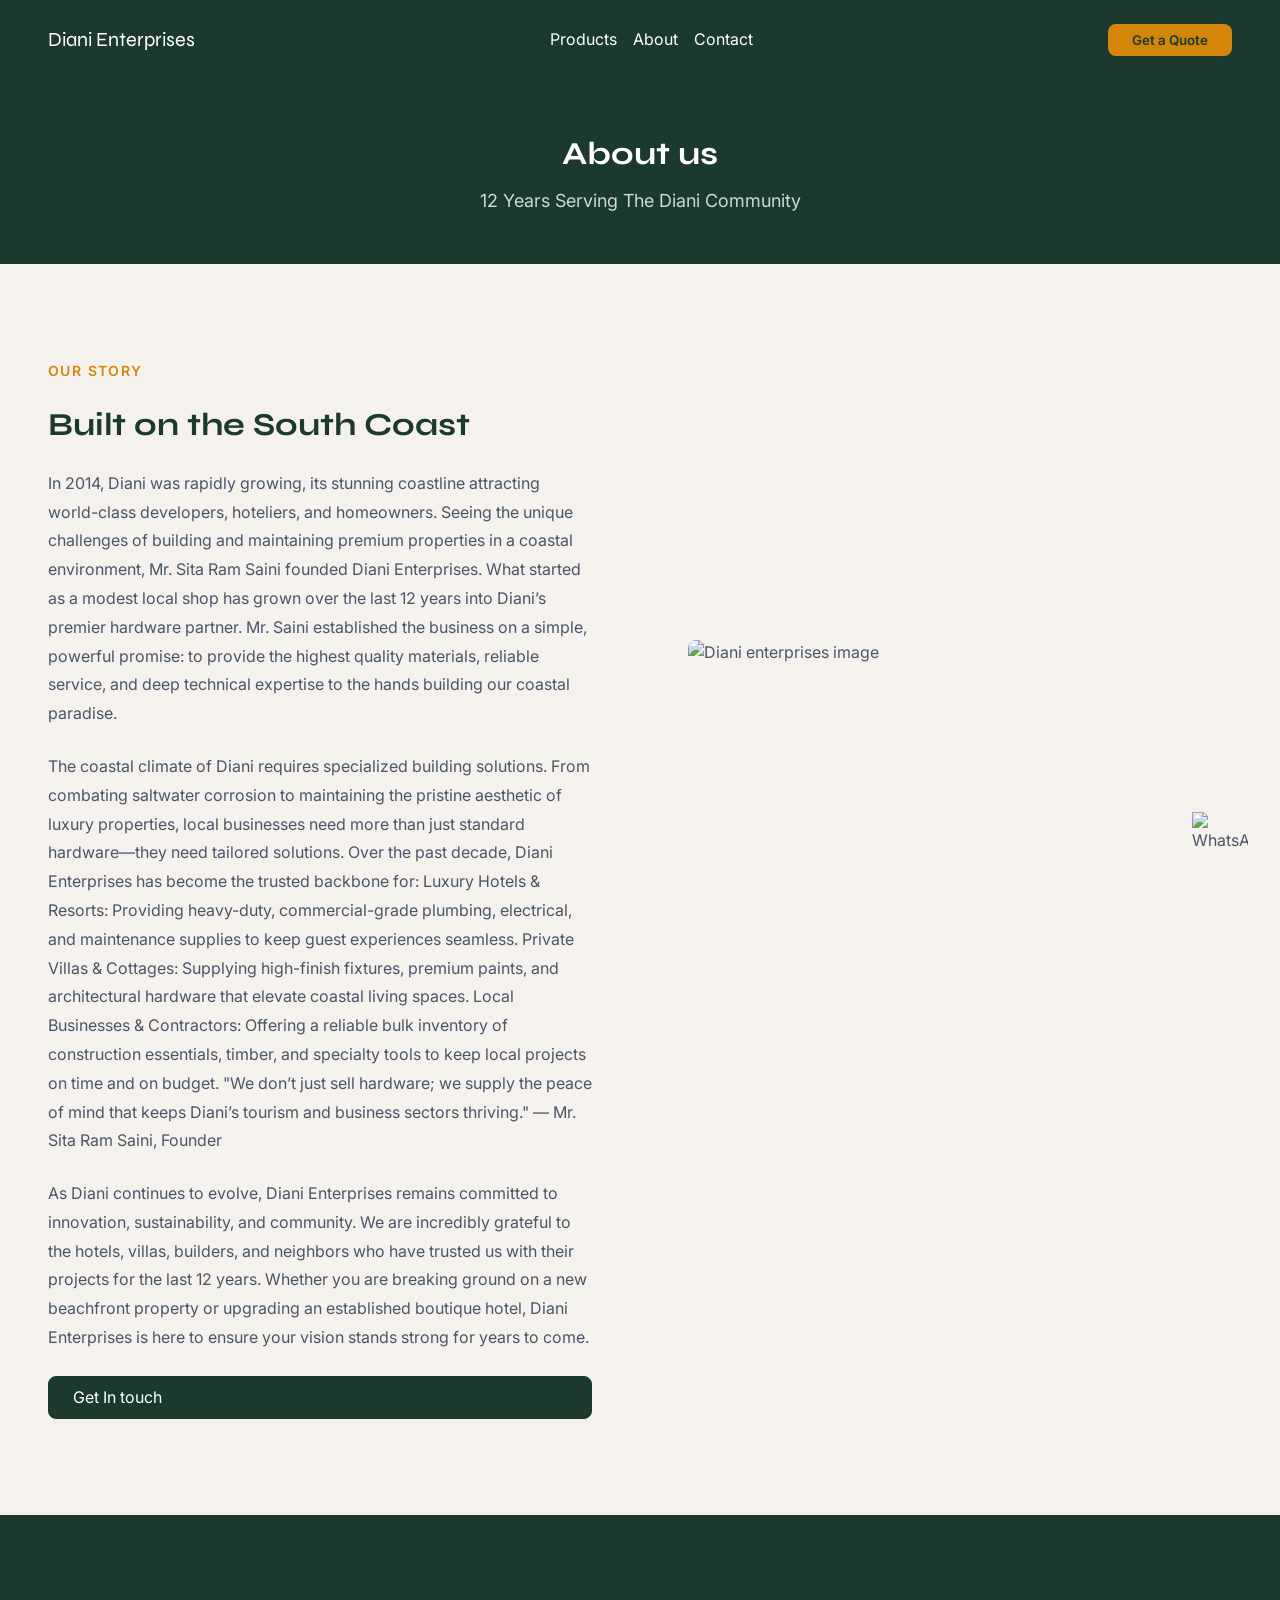
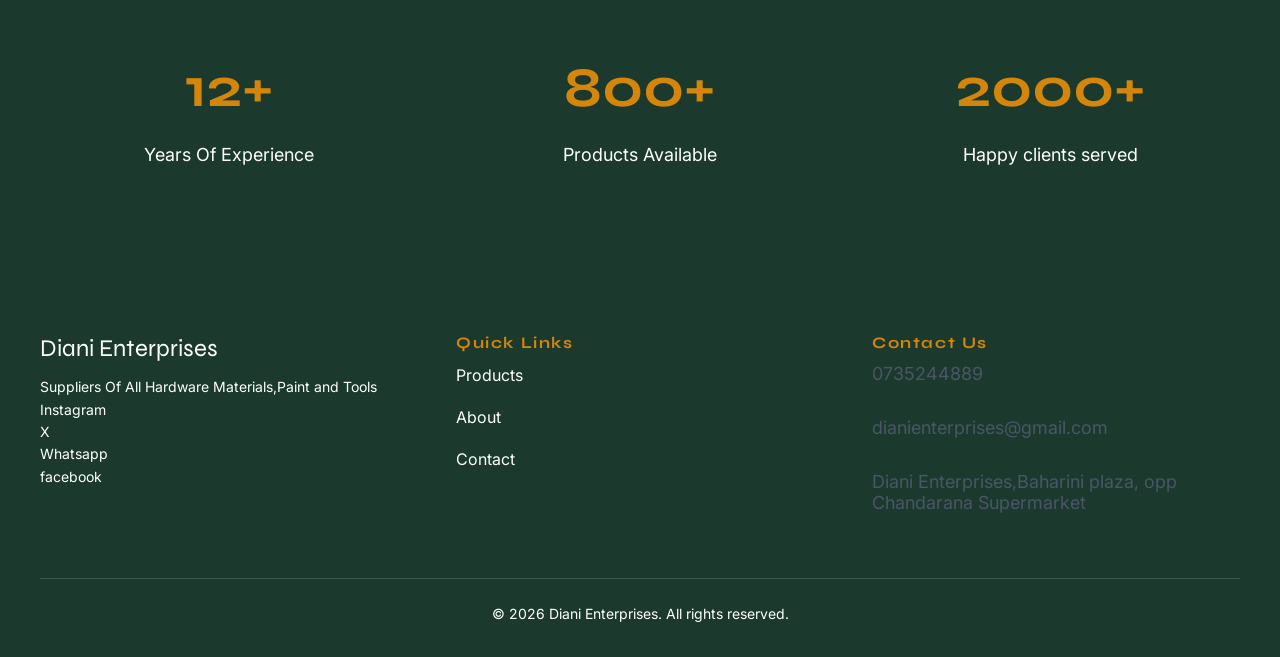
==== commit 0de3b273: "feat: add whatsapp sticky button" ====
--- a/about.html
+++ b/about.html
@@ -3,6 +3,37 @@
   <head>
     <meta charset="UTF-8" />
     <meta name="viewport" content="width=device-width, initial-scale=1.0" />
+
+    <!-- Primary Meta Tags -->
+    <meta
+      name="description"
+      content="Diani Enterprises — trusted hardware supplier in Diani for 12 years. Plumbing, electrical, paint, tools and building materials for homes, hotels and villas."
+    />
+    <meta
+      name="keywords"
+      content="hardware shop Diani, building materials Kenya, plumbing supplies Diani, electrical supplies coast, paint Diani"
+    />
+    <meta name="author" content="Diani Enterprises" />
+
+    <!-- Open Graph / WhatsApp / Facebook -->
+    <meta property="og:type" content="website" />
+    <meta
+      property="og:url"
+      content="https://techalphake-cell.github.io/Diani_Enterprises/"
+    />
+    <meta
+      property="og:title"
+      content="About us | Diani Enterprises | Hardware & Building Supplies"
+    />
+    <meta
+      property="og:description"
+      content="Learn about Diani Enterprises — founded in 2014, serving homes, hotels and villas on the South Coast for 12 years."
+    />
+    <meta
+      property="og:image"
+      content="https://techalphake-cell.github.io/Diani_Enterprises/images/UI/hardware.jpg"
+    />
+
     <title>About us</title>
     <link rel="stylesheet" href="css/variables.css" />
     <link rel="stylesheet" href="css/reset.css" />
@@ -181,6 +212,18 @@
       </div>
     </div>
 
+    <a
+      href="https://wa.me/254759186527"
+      class="whatsapp-float"
+      target="_blank"
+      aria-label="Chat with us on WhatsApp"
+    >
+      <img
+        src="https://upload.wikimedia.org/wikipedia/commons/6/6b/WhatsApp.svg"
+        alt="WhatsApp"
+      />
+    </a>
+
     <script src="js/main.js"></script>
   </body>
 </html>
--- a/css/styles.css
+++ b/css/styles.css
@@ -635,6 +635,25 @@
   color: var(--white);
   font-size: var(--text-lg);
   margin-top: var(--space-2);
+}
+/*-whatsapp sticky-*/
+.whatsapp-float {
+  position: fixed;
+  bottom: var(--space-5);
+  right: var(--space-5);
+  width: 56px;
+  height: 56px;
+  z-index: 999;
+  transition: var(--transition);
+}
+
+.whatsapp-float img {
+  width: 100%;
+  height: 100%;
+}
+
+.whatsapp-float:hover {
+  transform: scale(1.1);
 }
 
 /* Intermediate (1024px and below) */
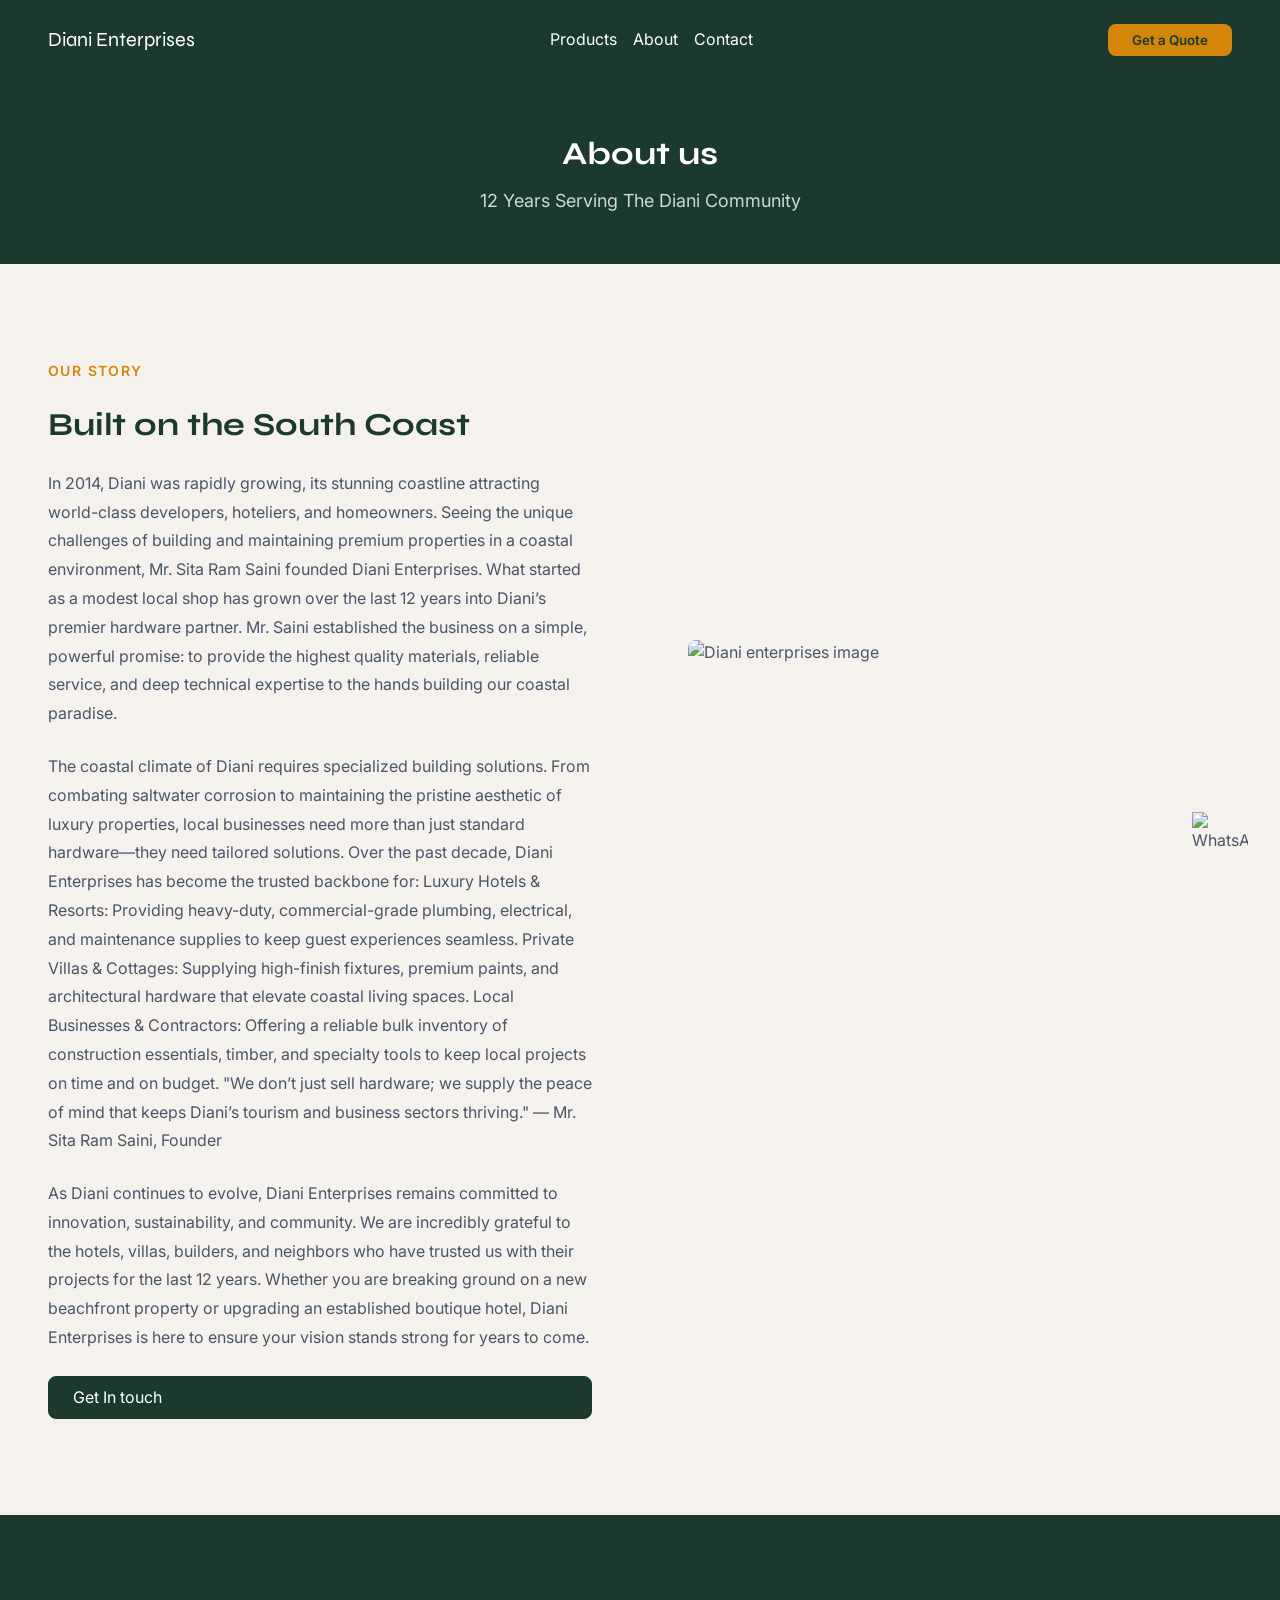
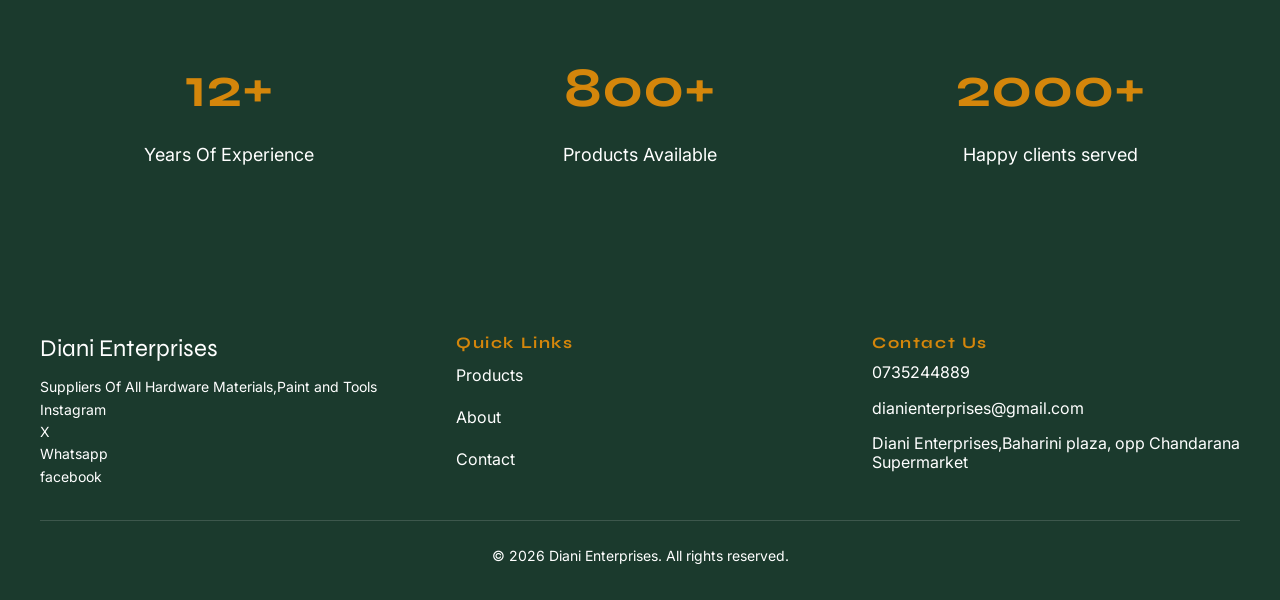
==== commit 2c46ee96: "feat: add catalogue download button and WhatsApp alt option in modal, fix modal overflow" ====
--- a/about.html
+++ b/about.html
@@ -157,7 +157,7 @@
               <li><a href="contact.html">Contact</a></li>
             </ul>
           </div>
-          <div class="contact-info">
+          <div class="contact-infom">
             <h4>Contact Us</h4>
             <p>0735244889</p>
             <p>dianienterprises@gmail.com</p>
@@ -208,6 +208,15 @@
             />
             <button class="btn-primary">Submit</button>
           </form>
+          <p class="whatsapp-alt">
+            Have a photo or list of items?
+            <a
+              href="https://wa.me/254759186527?text=Hello, I have a list of items I would like to order"
+              target="_blank"
+            >
+              Send it directly via WhatsApp
+            </a>
+          </p>
         </div>
       </div>
     </div>
--- a/css/variables.css
+++ b/css/variables.css
@@ -14,6 +14,7 @@
   --font-body: "Inter", sans-serif;
 
   /* Type scale */
+  --text-xsm: 0.75rem; /* 12px */
   --text-sm: 0.875rem; /* 14px */
   --text-base: 1rem; /* 16px */
   --text-lg: 1.125rem; /* 18px */
--- a/css/styles.css
+++ b/css/styles.css
@@ -299,10 +299,13 @@
 .footer-links a:hover {
   color: var(--amber);
 }
-.contact-info p {
+.contact-infom p {
   color: var(--white);
   margin-bottom: var(--space-3);
   line-height: 1.2;
+}
+.contact-infom p:hover {
+  color: var(--amber);
 }
 .footer-bottom {
   border-top: 1px solid rgba(255, 255, 255, 0.15);
@@ -349,13 +352,15 @@
 }
 .modal {
   background-color: var(--white);
-  border-radius: var(--radius-md);
+  border-radius: var(--radius-sm);
   padding: var(--space-3);
   max-width: 500px;
   width: 90%;
   box-shadow: var(--shadow-md);
   transform: translateY(-20px);
   transition: transform 0.2s ease;
+  max-height: 90vh;
+  overflow-y: auto;
 }
 .modal-header {
   display: flex;
@@ -400,6 +405,24 @@
 textarea {
   min-height: 100px;
   resize: vertical;
+}
+
+.whatsapp-alt {
+  text-align: center;
+  font-size: var(--text-sm);
+  color: var(--slate);
+  margin-top: var(--space-3);
+  padding-top: var(--space-3);
+  border-top: 1px solid var(--mist);
+}
+
+.whatsapp-alt a {
+  color: #25d366;
+  font-weight: 600;
+}
+
+.whatsapp-alt a:hover {
+  text-decoration: underline;
 }
 /*----products page */
 /*-banner section-*/
@@ -504,6 +527,16 @@
 .product-card.hidden {
   display: none;
 }
+/*- catalogue download button-*/
+.catalogue-download {
+  text-align: center;
+  margin-bottom: var(--space-5);
+}
+.catalogue-download p {
+  color: var(--slate);
+  font-size: var(--text-sm);
+  margin-bottom: var(--space-2);
+}
 
 /*contact page*/
 
@@ -654,6 +687,36 @@
 
 .whatsapp-float:hover {
   transform: scale(1.1);
+}
+
+/*-card actions in products-*/
+.card-actions {
+  display: flex;
+  gap: var(--space-2);
+  flex-wrap: wrap;
+}
+/*
+.card-actions .btn-primary,
+.card-actions .btn-whatsapp {
+  flex: 1;
+  text-align: center;
+  font-size: var(--text-sm);
+  padding: var(--space-2);
+}*/
+
+.btn-whatsapp {
+  background-color: #25d366;
+  color: var(--white);
+  padding: var(--space-2) var(--space-3);
+  border-radius: var(--radius-md);
+  font-weight: 600;
+  font-size: var(--text-xsm);
+  transition: var(--transition);
+  border: 1px solid #25d366;
+}
+.btn-whatsapp:hover {
+  background-color: transparent;
+  color: #25d366;
 }
 
 /* Intermediate (1024px and below) */
